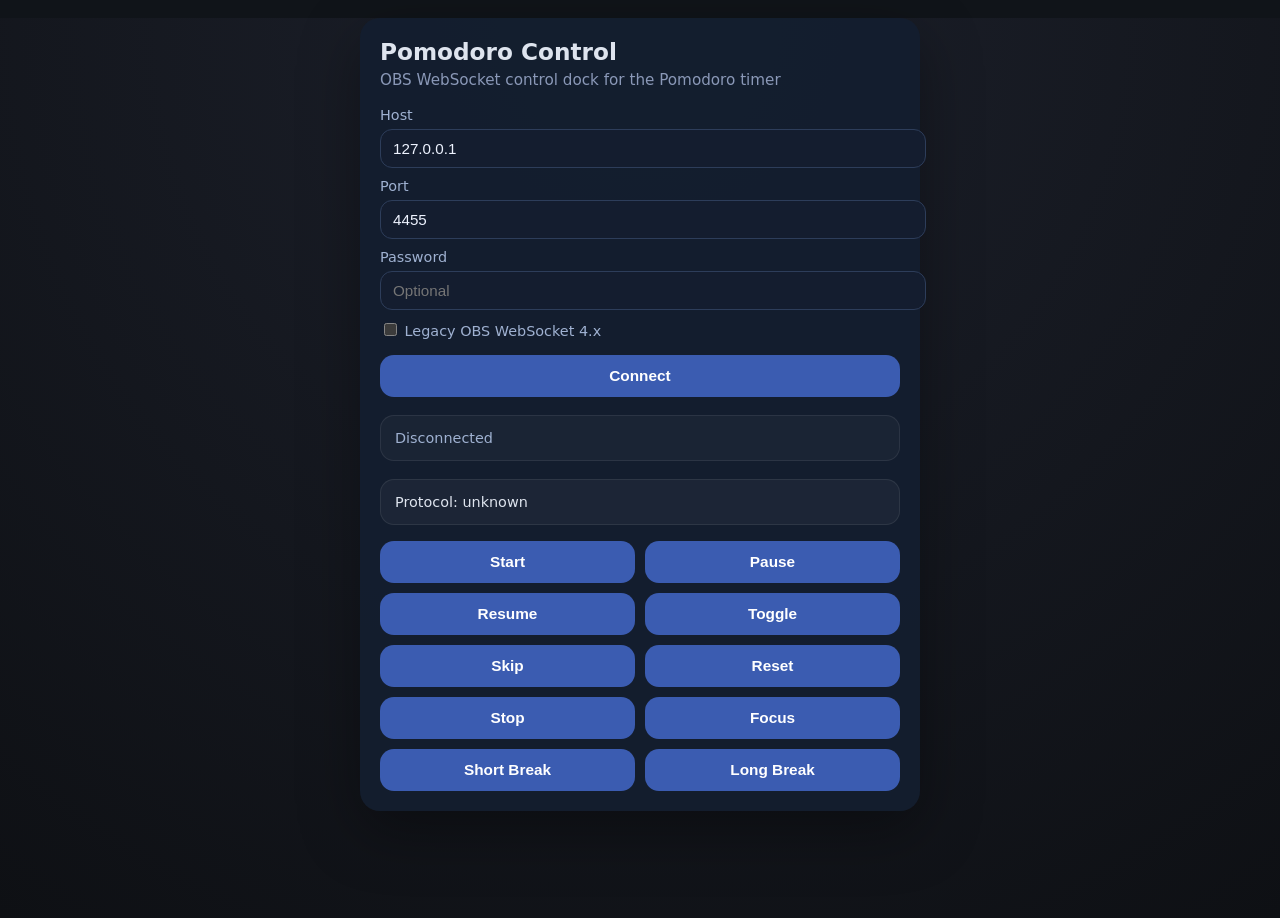
==== dock/index.html @ 4ec023ad "Package OBS Pomodoro tool distribution with browser dock, docs, and install flow" ====
<!DOCTYPE html>
<html lang="en">
<head>
    <meta charset="UTF-8">
    <meta name="viewport" content="width=device-width, initial-scale=1.0">
    <title>OBS Pomodoro Control Dock</title>
    <link rel="stylesheet" href="styles.css">
</head>
<body>
    <div class="dock-shell">
        <header>
            <h1>Pomodoro Control</h1>
            <p class="subtitle">OBS WebSocket control dock for the Pomodoro timer</p>
        </header>

        <section class="connection-panel">
            <div class="row">
                <label for="host">Host</label>
                <input id="host" type="text" value="127.0.0.1">
            </div>
            <div class="row">
                <label for="port">Port</label>
                <input id="port" type="text" value="4455">
            </div>
            <div class="row">
                <label for="password">Password</label>
                <input id="password" type="password" placeholder="Optional">
            </div>
            <div class="row row-inline">
                <label><input id="legacy" type="checkbox"> Legacy OBS WebSocket 4.x</label>
            </div>
            <button id="connect" class="primary">Connect</button>
            <div id="status" class="status info">Disconnected</div>
            <div id="version" class="status version">Protocol: unknown</div>
        </section>

        <section class="button-grid">
            <button onclick="triggerHotkey('pomo_start')">Start</button>
            <button onclick="triggerHotkey('pomo_pause')">Pause</button>
            <button onclick="triggerHotkey('pomo_resume')">Resume</button>
            <button onclick="triggerHotkey('pomo_toggle')">Toggle</button>
            <button onclick="triggerHotkey('pomo_skip')">Skip</button>
            <button onclick="triggerHotkey('pomo_reset')">Reset</button>
            <button onclick="triggerHotkey('pomo_stop')">Stop</button>
            <button onclick="triggerHotkey('pomo_focus')">Focus</button>
            <button onclick="triggerHotkey('pomo_short_break')">Short Break</button>
            <button onclick="triggerHotkey('pomo_long_break')">Long Break</button>
        </section>
    </div>

    <script src="app.js"></script>
</body>
</html>
---- dock/styles.css ----
:root {
    color-scheme: dark;
    font-family: Inter, system-ui, -apple-system, BlinkMacSystemFont, "Segoe UI", sans-serif;
    background: #101419;
    color: #dee4ee;
}

body {
    margin: 0;
    min-height: 100vh;
    background: radial-gradient(circle at top, #1c202b 0%, #0e1014 100%);
}

.dock-shell {
    width: min(520px, calc(100vw - 24px));
    margin: 18px auto;
    padding: 20px;
    border-radius: 20px;
    background: rgba(20, 30, 47, 0.95);
    box-shadow: 0 20px 60px rgba(0, 0, 0, 0.35);
}

header {
    margin-bottom: 18px;
}

h1 {
    margin: 0;
    font-size: 1.45rem;
}

.subtitle {
    margin: 6px 0 0;
    color: #8a98b7;
    font-size: 0.95rem;
}

.connection-panel {
    display: grid;
    gap: 10px;
    margin-bottom: 16px;
}

.row {
    display: grid;
    gap: 6px;
}

.row-inline {
    align-items: center;
    grid-template-columns: minmax(0, 1fr);
}

label {
    font-size: 0.9rem;
    color: #9fb1d1;
}

input[type="text"], input[type="password"] {
    width: 100%;
    border: 1px solid #2d3d5a;
    border-radius: 12px;
    background: #141d2f;
    color: #eef3ff;
    padding: 10px 12px;
    font-size: 0.95rem;
}

button {
    border: none;
    border-radius: 14px;
    background: #3b5cb1;
    color: white;
    font-size: 0.96rem;
    font-weight: 600;
    cursor: pointer;
    padding: 12px 14px;
    transition: transform 0.16s ease, background-color 0.16s ease;
}

button:hover {
    transform: translateY(-1px);
    background: #4b6ed2;
}

button.primary {
    width: 100%;
    margin-top: 6px;
}

.button-grid {
    display: grid;
    grid-template-columns: repeat(2, minmax(0, 1fr));
    gap: 10px;
}

.status {
    margin-top: 8px;
    padding: 12px 14px;
    border-radius: 14px;
    border: 1px solid rgba(255, 255, 255, 0.08);
    background: rgba(255, 255, 255, 0.03);
    font-size: 0.9rem;
    line-height: 1.4;
}

.status.info {
    color: #9fb1d1;
}

.status.success {
    color: #a4f0b0;
    border-color: rgba(164, 240, 176, 0.25);
}

.status.error {
    color: #ff95a5;
    border-color: rgba(255, 149, 165, 0.25);
}

.status.version {
    background: rgba(255, 255, 255, 0.04);
}

@media (max-width: 460px) {
    .button-grid {
        grid-template-columns: 1fr;
    }
}
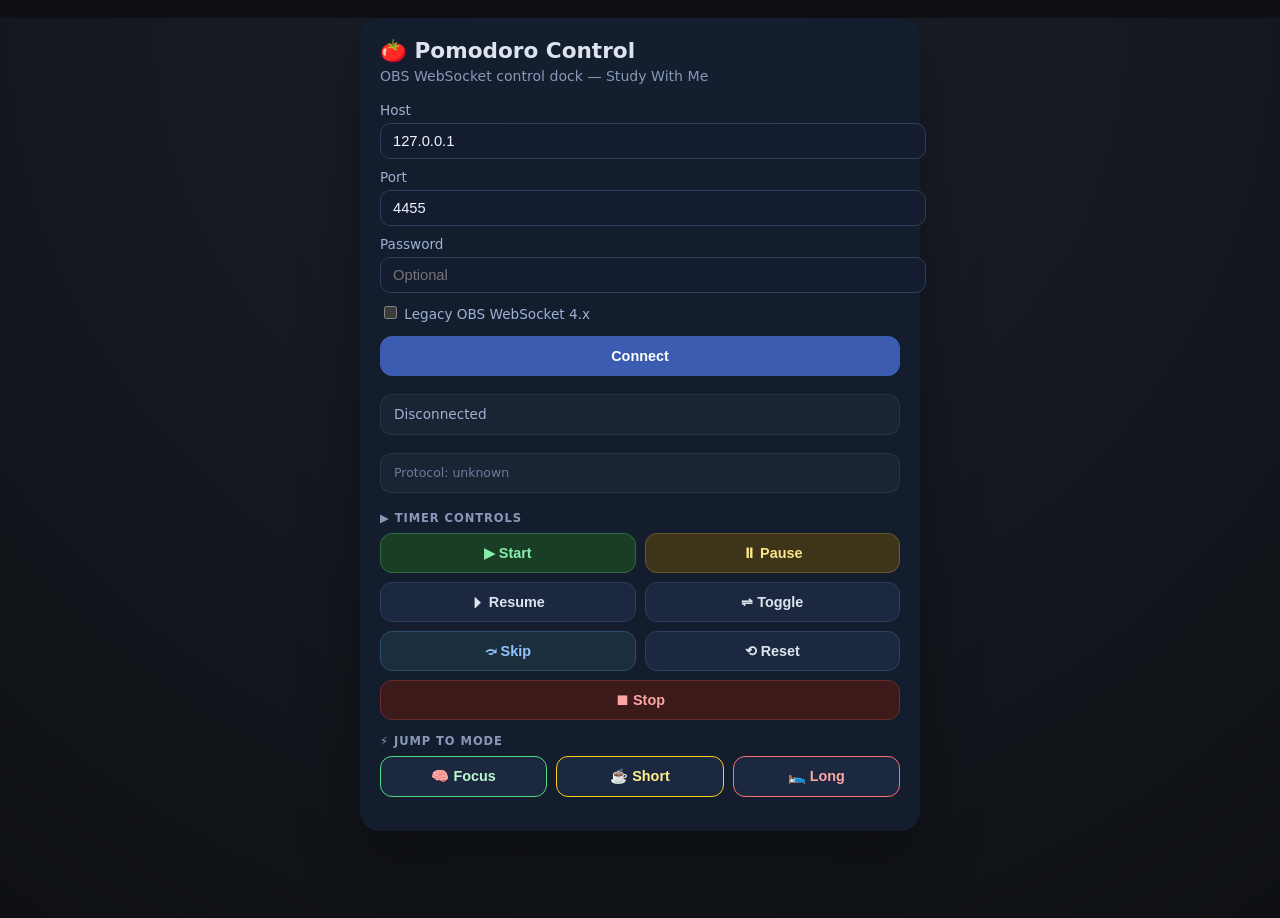
==== commit 3a235b3a: "docs: update all project files to match current pomorodo.lua" ====
--- a/dock/index.html
+++ b/dock/index.html
@@ -9,8 +9,8 @@
 <body>
     <div class="dock-shell">
         <header>
-            <h1>Pomodoro Control</h1>
-            <p class="subtitle">OBS WebSocket control dock for the Pomodoro timer</p>
+            <h1>🍅 Pomodoro Control</h1>
+            <p class="subtitle">OBS WebSocket control dock — Study With Me</p>
         </header>
 
         <section class="connection-panel">
@@ -34,17 +34,23 @@
             <div id="version" class="status version">Protocol: unknown</div>
         </section>
 
-        <section class="button-grid">
-            <button onclick="triggerHotkey('pomo_start')">Start</button>
-            <button onclick="triggerHotkey('pomo_pause')">Pause</button>
-            <button onclick="triggerHotkey('pomo_resume')">Resume</button>
-            <button onclick="triggerHotkey('pomo_toggle')">Toggle</button>
-            <button onclick="triggerHotkey('pomo_skip')">Skip</button>
-            <button onclick="triggerHotkey('pomo_reset')">Reset</button>
-            <button onclick="triggerHotkey('pomo_stop')">Stop</button>
-            <button onclick="triggerHotkey('pomo_focus')">Focus</button>
-            <button onclick="triggerHotkey('pomo_short_break')">Short Break</button>
-            <button onclick="triggerHotkey('pomo_long_break')">Long Break</button>
+        <section class="controls">
+            <p class="group-label">▶ Timer Controls</p>
+            <div class="button-grid">
+                <button class="btn-start"  onclick="triggerHotkey('pomo_start')">▶ Start</button>
+                <button class="btn-pause"  onclick="triggerHotkey('pomo_pause')">⏸ Pause</button>
+                <button onclick="triggerHotkey('pomo_resume')">⏵ Resume</button>
+                <button onclick="triggerHotkey('pomo_toggle')">⇌ Toggle</button>
+                <button class="btn-skip"   onclick="triggerHotkey('pomo_skip')">⤼ Skip</button>
+                <button onclick="triggerHotkey('pomo_reset')">⟲ Reset</button>
+                <button class="btn-stop span2" onclick="triggerHotkey('pomo_stop')">⏹ Stop</button>
+            </div>
+            <p class="group-label">⚡ Jump To Mode</p>
+            <div class="button-grid cols3">
+                <button class="btn-focus"  onclick="triggerHotkey('pomo_focus')">🧠 Focus</button>
+                <button class="btn-short"  onclick="triggerHotkey('pomo_short_break')">☕ Short</button>
+                <button class="btn-long"   onclick="triggerHotkey('pomo_long_break')">🛌 Long</button>
+            </div>
         </section>
     </div>
 
--- a/dock/styles.css
+++ b/dock/styles.css
@@ -1,7 +1,7 @@
 :root {
     color-scheme: dark;
     font-family: Inter, system-ui, -apple-system, BlinkMacSystemFont, "Segoe UI", sans-serif;
-    background: #101419;
+    background: #0e1014;
     color: #dee4ee;
 }
 
@@ -26,24 +26,24 @@
 
 h1 {
     margin: 0;
-    font-size: 1.45rem;
+    font-size: 1.35rem;
 }
 
 .subtitle {
-    margin: 6px 0 0;
+    margin: 5px 0 0;
     color: #8a98b7;
-    font-size: 0.95rem;
+    font-size: 0.88rem;
 }
 
 .connection-panel {
     display: grid;
     gap: 10px;
-    margin-bottom: 16px;
+    margin-bottom: 18px;
 }
 
 .row {
     display: grid;
-    gap: 6px;
+    gap: 5px;
 }
 
 .row-inline {
@@ -52,78 +52,109 @@
 }
 
 label {
-    font-size: 0.9rem;
+    font-size: 0.85rem;
     color: #9fb1d1;
 }
 
 input[type="text"], input[type="password"] {
     width: 100%;
     border: 1px solid #2d3d5a;
-    border-radius: 12px;
+    border-radius: 10px;
     background: #141d2f;
     color: #eef3ff;
-    padding: 10px 12px;
-    font-size: 0.95rem;
+    padding: 9px 12px;
+    font-size: 0.92rem;
+    outline: none;
+    transition: border-color 0.15s;
+}
+input[type="text"]:focus, input[type="password"]:focus {
+    border-color: #4b6ed2;
 }
 
 button {
-    border: none;
-    border-radius: 14px;
-    background: #3b5cb1;
-    color: white;
-    font-size: 0.96rem;
+    border: 1px solid #2d3d5a;
+    border-radius: 12px;
+    background: #1c2840;
+    color: #dee4ee;
+    font-size: 0.9rem;
     font-weight: 600;
     cursor: pointer;
-    padding: 12px 14px;
-    transition: transform 0.16s ease, background-color 0.16s ease;
+    padding: 11px 12px;
+    transition: transform 0.14s ease, background-color 0.14s ease, border-color 0.14s ease;
 }
 
 button:hover {
     transform: translateY(-1px);
-    background: #4b6ed2;
+    background: #263456;
+    border-color: #4b6ed2;
 }
 
 button.primary {
     width: 100%;
-    margin-top: 6px;
+    margin-top: 4px;
+    background: #3b5cb1;
+    border-color: #3b5cb1;
+    color: white;
+    padding: 11px;
+}
+button.primary:hover { background: #4b6ed2; border-color: #4b6ed2; }
+
+/* Timer control buttons */
+.btn-start  { background: #1a3d26; border-color: #2e6b42; color: #86efac; }
+.btn-start:hover  { background: #205030; }
+.btn-pause  { background: #3d341a; border-color: #6b5a2e; color: #fde68a; }
+.btn-pause:hover  { background: #504020; }
+.btn-skip   { background: #1a2e3d; border-color: #2e4e6b; color: #93c5fd; }
+.btn-skip:hover   { background: #204050; }
+.btn-stop   { background: #3d1a1a; border-color: #6b2e2e; color: #fca5a5; }
+.btn-stop:hover   { background: #502020; }
+.btn-focus  { color: #bbf7d0; border-color: #4ade80; }
+.btn-focus:hover  { background: #1a3520; }
+.btn-short  { color: #fef08a; border-color: #facc15; }
+.btn-short:hover  { background: #35300a; }
+.btn-long   { color: #fca5a5; border-color: #f87171; }
+.btn-long:hover   { background: #3d1a1a; }
+.span2 { grid-column: span 2; }
+
+.controls { }
+
+.group-label {
+    font-size: 0.72rem;
+    font-weight: 600;
+    color: #8a98b7;
+    text-transform: uppercase;
+    letter-spacing: 0.08em;
+    margin: 0 0 8px;
 }
 
 .button-grid {
     display: grid;
     grid-template-columns: repeat(2, minmax(0, 1fr));
-    gap: 10px;
+    gap: 9px;
+    margin-bottom: 14px;
+}
+
+.button-grid.cols3 {
+    grid-template-columns: repeat(3, minmax(0, 1fr));
 }
 
 .status {
     margin-top: 8px;
-    padding: 12px 14px;
-    border-radius: 14px;
-    border: 1px solid rgba(255, 255, 255, 0.08);
+    padding: 10px 13px;
+    border-radius: 12px;
+    border: 1px solid rgba(255, 255, 255, 0.07);
     background: rgba(255, 255, 255, 0.03);
-    font-size: 0.9rem;
+    font-size: 0.85rem;
     line-height: 1.4;
 }
 
-.status.info {
-    color: #9fb1d1;
-}
-
-.status.success {
-    color: #a4f0b0;
-    border-color: rgba(164, 240, 176, 0.25);
-}
-
-.status.error {
-    color: #ff95a5;
-    border-color: rgba(255, 149, 165, 0.25);
-}
-
-.status.version {
-    background: rgba(255, 255, 255, 0.04);
-}
+.status.info    { color: #9fb1d1; }
+.status.success { color: #86efac; border-color: rgba(134, 239, 172, 0.25); }
+.status.error   { color: #f87171; border-color: rgba(248, 113, 113, 0.25); }
+.status.version { background: rgba(255,255,255,0.03); font-size: 0.78rem; color: #6a7d9e; }
 
 @media (max-width: 460px) {
-    .button-grid {
-        grid-template-columns: 1fr;
-    }
+    .button-grid { grid-template-columns: 1fr; }
+    .button-grid.cols3 { grid-template-columns: 1fr; }
+    .span2 { grid-column: span 1; }
 }
